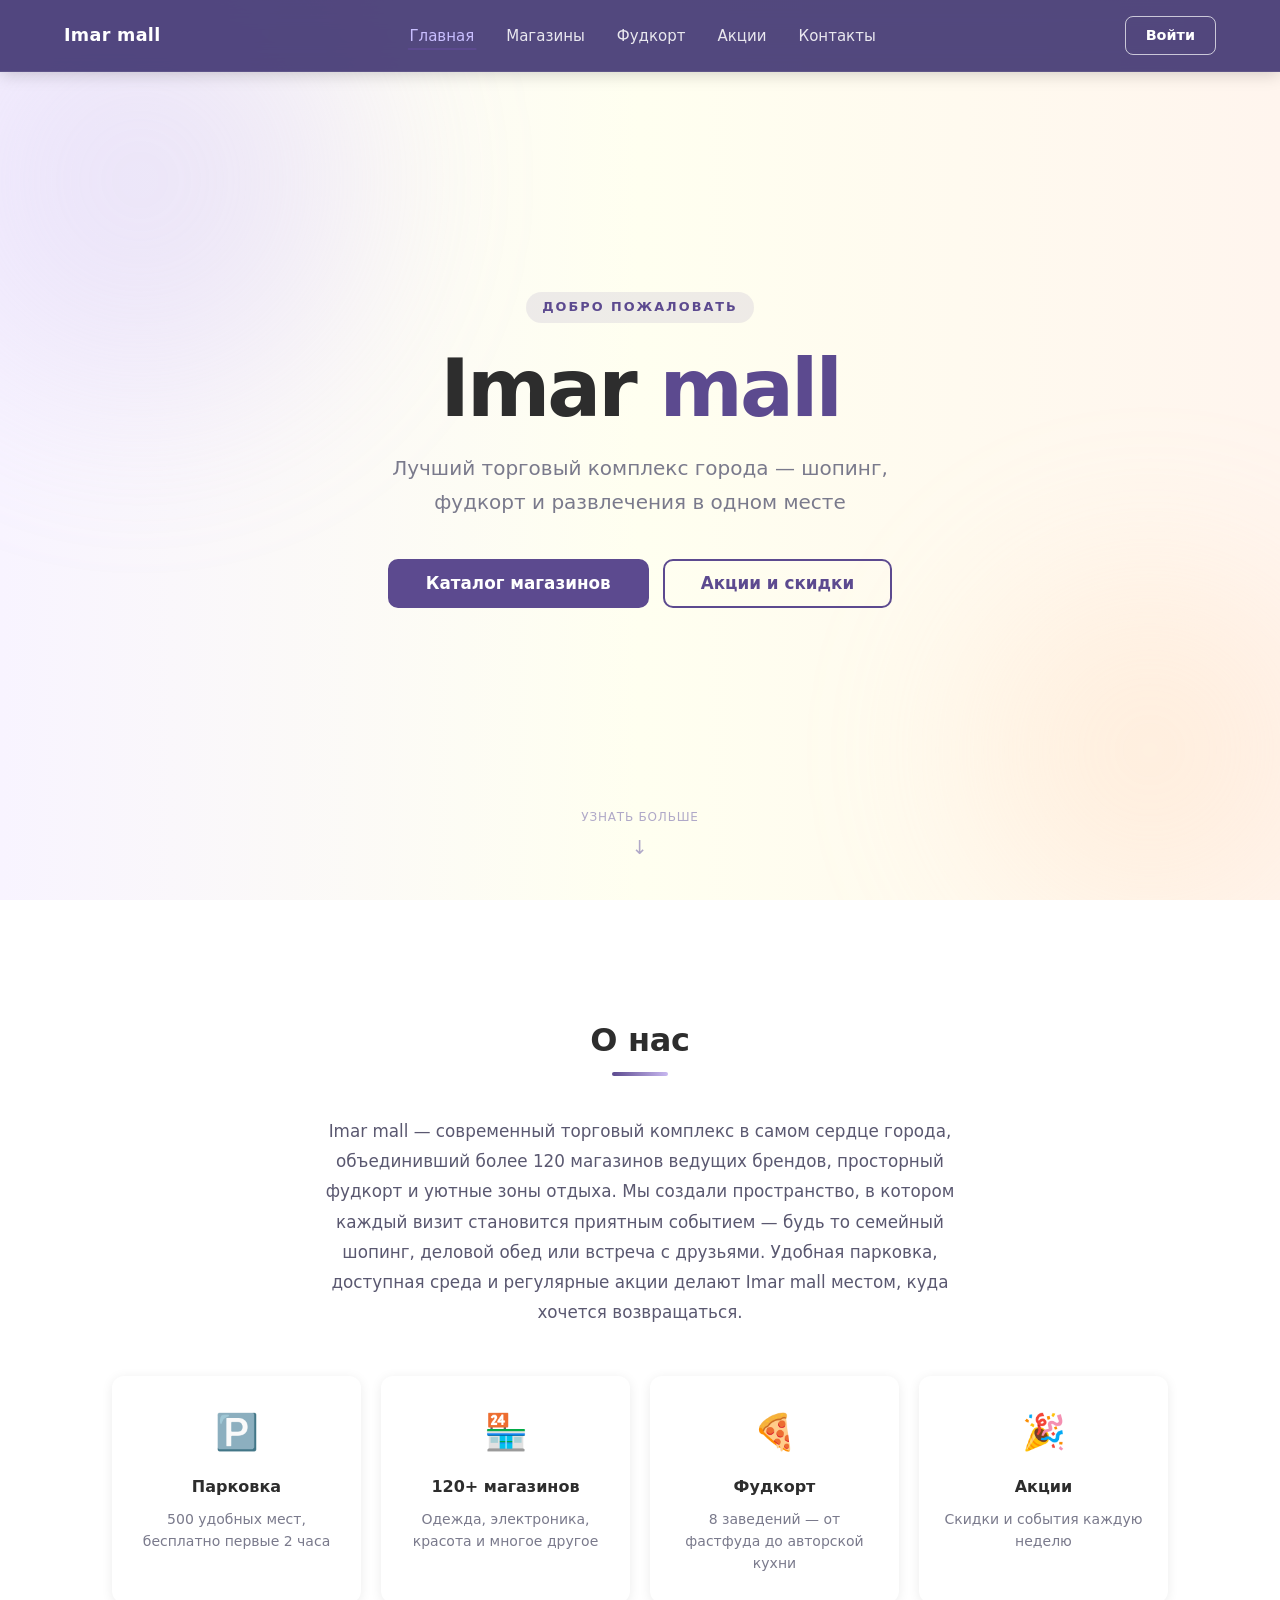
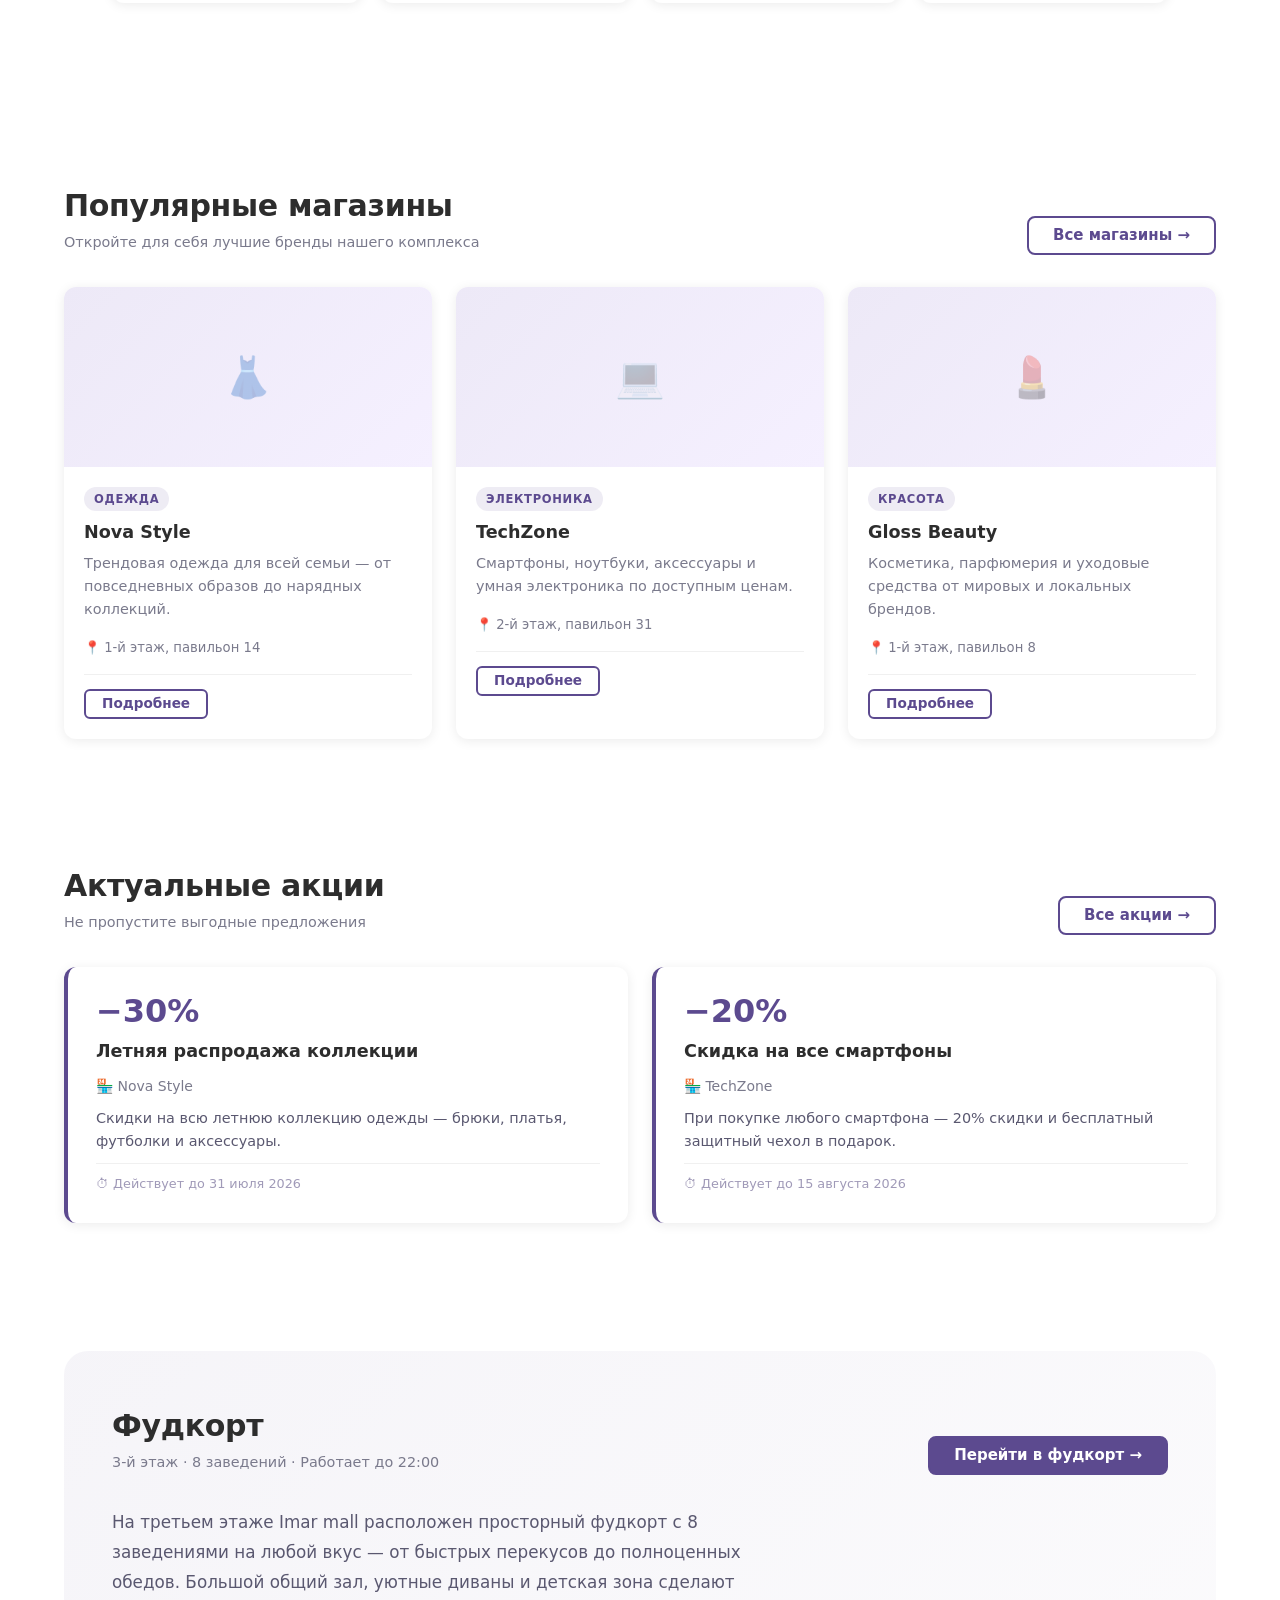
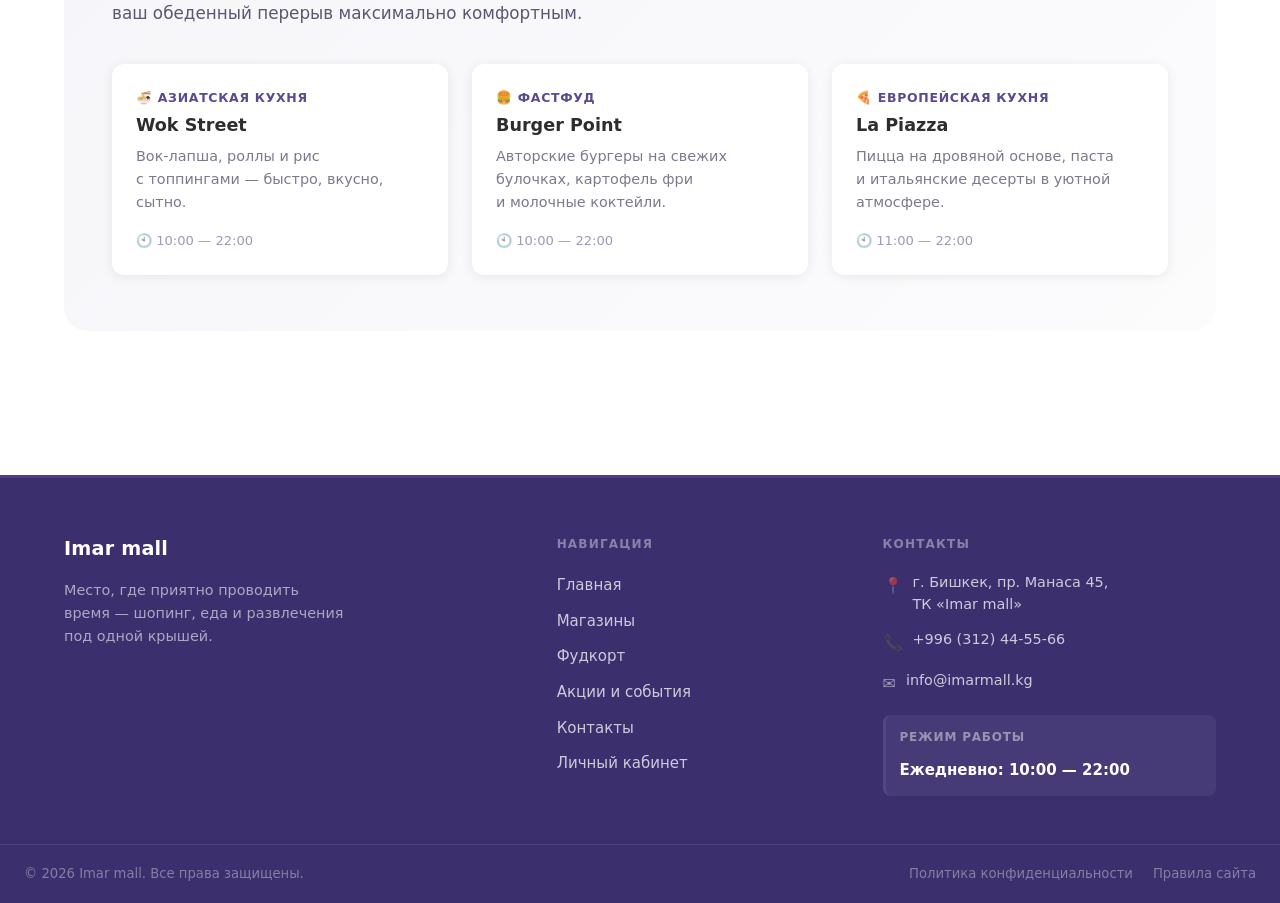
==== frontend/index.html @ c0c9dcf4 "hell0" ====
<!DOCTYPE html>
<html lang="ru">
<head>
  <meta charset="UTF-8">
  <meta name="viewport" content="width=device-width, initial-scale=1.0">
  <title>Главная — Imar mall</title>
  <link rel="stylesheet" href="css/style.css">
  <link rel="stylesheet" href="css/header.css">
  <link rel="stylesheet" href="css/footer.css">
  <link rel="stylesheet" href="css/components.css">

  <style>
    /* ── Стили, специфичные только для index.html ── */

    /* HERO */
    .hero {
      min-height: 100vh;
      display: flex;
      align-items: center;
      justify-content: center;
      text-align: center;
      padding: 0 24px;
      position: relative;
      overflow: hidden;
      margin-top: -72px; /* перекрыть padding-top из body */
    }

    /* Декоративные размытые круги на фоне */
    .hero::before,
    .hero::after {
      content: '';
      position: absolute;
      border-radius: 50%;
      pointer-events: none;
      filter: blur(80px);
      opacity: 0.35;
    }
    .hero::before {
      width: 520px;
      height: 520px;
      background: radial-gradient(circle, #c8b8f0, transparent);
      top: -80px;
      left: -120px;
    }
    .hero::after {
      width: 420px;
      height: 420px;
      background: radial-gradient(circle, #ffd6b0, transparent);
      bottom: -60px;
      right: -80px;
    }

    .hero__content {
      position: relative;
      z-index: 1;
      max-width: 720px;
    }

    .hero__eyebrow {
      display: inline-block;
      font-size: 0.8rem;
      font-weight: 700;
      letter-spacing: 2px;
      text-transform: uppercase;
      color: #5C4A8F;
      background: rgba(92, 74, 143, 0.1);
      padding: 5px 16px;
      border-radius: 20px;
      margin-bottom: 24px;
    }

    .hero__title {
      font-size: 5rem;
      font-weight: 800;
      color: #2d2d2d;
      letter-spacing: -3px;
      line-height: 1.05;
      margin-bottom: 20px;
    }

    .hero__title span {
      color: #5C4A8F;
    }

    .hero__subtitle {
      font-size: 1.25rem;
      color: #7a7a8c;
      line-height: 1.7;
      margin-bottom: 40px;
      max-width: 560px;
      margin-left: auto;
      margin-right: auto;
    }

    .hero__buttons {
      display: flex;
      gap: 14px;
      justify-content: center;
    }

    /* Стрелка вниз */
    .hero__scroll {
      position: absolute;
      bottom: 36px;
      left: 50%;
      transform: translateX(-50%);
      display: flex;
      flex-direction: column;
      align-items: center;
      gap: 6px;
      color: #b0a9c8;
      font-size: 0.75rem;
      letter-spacing: 0.8px;
      text-transform: uppercase;
      text-decoration: none;
    }

    .hero__scroll-arrow {
      font-size: 1.2rem;
      animation: bounce 1.8s infinite;
    }

    @keyframes bounce {
      0%, 100% { transform: translateY(0); }
      50%       { transform: translateY(6px); }
    }

    /* ── SECTION DIVIDER ── */
    .section-divider {
      width: 56px;
      height: 4px;
      background: linear-gradient(to right, #5C4A8F, #c8b8f0);
      border-radius: 4px;
      margin: 12px auto 40px;
    }

    /* ── О НАС ── */
    .about-text {
      max-width: 640px;
      margin: 0 auto;
      text-align: center;
      font-size: 1.05rem;
      color: #5a5870;
      line-height: 1.8;
      margin-bottom: 0;
    }

    .features-grid {
      display: grid;
      grid-template-columns: repeat(4, 1fr);
      gap: 20px;
      margin-top: 48px;
    }

    /* ── ПРЕВЬЮ-СЕКЦИИ: общая шапка ── */
    .preview-header {
      display: flex;
      align-items: flex-end;
      justify-content: space-between;
      margin-bottom: 32px;
    }

    .preview-header__left {}

    .preview-header__title {
      font-size: 1.875rem;
      font-weight: 800;
      color: #2d2d2d;
      margin-bottom: 6px;
    }

    .preview-header__sub {
      font-size: 0.9rem;
      color: #7a7a8c;
    }

    /* ── МАГАЗИНЫ ── */
    .shop-card__floor {
      font-size: 0.8rem;
      color: #a09ab8;
      margin-top: 4px;
    }

    /* ── АКЦИИ ── */
    .promo-card {
      background: #ffffff;
      border-radius: 12px;
      padding: 28px;
      box-shadow: 0 2px 12px rgba(0,0,0,0.08);
      border-left: 4px solid #5C4A8F;
      display: flex;
      flex-direction: column;
      gap: 10px;
      transition: box-shadow 0.25s, transform 0.25s;
    }
    .promo-card:hover {
      box-shadow: 0 6px 24px rgba(0,0,0,0.13);
      transform: translateY(-3px);
    }

    .promo-card__discount {
      display: inline-block;
      font-size: 2rem;
      font-weight: 800;
      color: #5C4A8F;
      line-height: 1;
    }

    .promo-card__title {
      font-size: 1.1rem;
      font-weight: 700;
      color: #2d2d2d;
    }

    .promo-card__store {
      font-size: 0.875rem;
      color: #7a7a8c;
    }

    .promo-card__deadline {
      font-size: 0.8rem;
      color: #a09ab8;
      margin-top: auto;
      padding-top: 10px;
      border-top: 1px solid rgba(0,0,0,0.06);
    }

    .grid-2-promos {
      display: grid;
      grid-template-columns: repeat(2, 1fr);
      gap: 24px;
    }

    /* ── ФУДКОРТ ── */
    .foodcourt-section {
      background: linear-gradient(135deg,
        rgba(92, 74, 143, 0.06) 0%,
        rgba(92, 74, 143, 0.02) 100%);
      border-radius: 24px;
      padding: 56px 48px;
    }

    .food-card__cuisine {
      font-size: 0.78rem;
      font-weight: 600;
      text-transform: uppercase;
      letter-spacing: 0.7px;
      color: #5C4A8F;
      margin-bottom: 6px;
    }

    .food-card__hours {
      font-size: 0.82rem;
      color: #a09ab8;
      margin-top: 6px;
    }

    /* ── SECTION BG ALTERNATING ── */
    .section--tinted {
      background: rgba(255,255,255,0.5);
      border-radius: 24px;
    }
  </style>
</head>
<body>

<!-- ========== HEADER ========== -->
<header class="header">
  <div class="header__inner">
    <a href="index.html" class="header__logo">
      <span class="header__logo-name">Imar mall</span>
    </a>
    <nav class="header__nav">
      <a href="index.html"     class="header__nav-link active">Главная</a>
      <a href="shops.html"     class="header__nav-link">Магазины</a>
      <a href="foodcourt.html" class="header__nav-link">Фудкорт</a>
      <a href="events.html"    class="header__nav-link">Акции</a>
      <a href="contacts.html"  class="header__nav-link">Контакты</a>
    </nav>
    <div class="header__actions">
      <a href="login.html" class="btn-login">Войти</a>
    </div>
  </div>
</header>
<!-- ========== /HEADER ========== -->


<main>

  <!-- ================================================
       1. HERO
       ================================================ -->
  <section class="hero">
    <div class="hero__content">
      <span class="hero__eyebrow">Добро пожаловать</span>
      <h1 class="hero__title">Imar <span>mall</span></h1>
      <p class="hero__subtitle">
        Лучший торговый комплекс города — шопинг, фудкорт
        и&nbsp;развлечения в&nbsp;одном месте
      </p>
      <div class="hero__buttons">
        <a href="shops.html"  class="btn btn-primary btn-lg">Каталог магазинов</a>
        <a href="events.html" class="btn btn-outline btn-lg">Акции и скидки</a>
      </div>
    </div>
    <a href="#about" class="hero__scroll">
      <span>Узнать больше</span>
      <span class="hero__scroll-arrow">↓</span>
    </a>
  </section>


  <!-- ================================================
       2. О КОМПЛЕКСЕ
       ================================================ -->
  <section class="section" id="about">
    <div class="section--tinted" style="padding: 56px 48px;">

      <h2 class="section-title">О нас</h2>
      <div class="section-divider"></div>

      <p class="about-text">
        Imar mall — современный торговый комплекс в&nbsp;самом сердце
        города, объединивший более 120 магазинов ведущих брендов,
        просторный фудкорт и&nbsp;уютные зоны отдыха.
        Мы создали пространство, в&nbsp;котором каждый визит
        становится приятным событием&nbsp;— будь то семейный шопинг,
        деловой обед или встреча с&nbsp;друзьями.
        Удобная парковка, доступная среда и&nbsp;регулярные акции
        делают Imar mall местом, куда хочется возвращаться.
      </p>

      <!-- 4 преимущества -->
      <div class="features-grid">

        <div class="feature-item">
          <div class="feature-item__icon">🅿️</div>
          <div class="feature-item__title">Парковка</div>
          <div class="feature-item__text">500 удобных мест, бесплатно первые 2 часа</div>
        </div>

        <div class="feature-item">
          <div class="feature-item__icon">🏪</div>
          <div class="feature-item__title">120+ магазинов</div>
          <div class="feature-item__text">Одежда, электроника, красота и многое другое</div>
        </div>

        <div class="feature-item">
          <div class="feature-item__icon">🍕</div>
          <div class="feature-item__title">Фудкорт</div>
          <div class="feature-item__text">8 заведений — от фастфуда до авторской кухни</div>
        </div>

        <div class="feature-item">
          <div class="feature-item__icon">🎉</div>
          <div class="feature-item__title">Акции</div>
          <div class="feature-item__text">Скидки и события каждую неделю</div>
        </div>

      </div>
    </div>
  </section>


  <!-- ================================================
       3. ПРЕВЬЮ МАГАЗИНОВ
       ================================================ -->
  <section class="section">

    <div class="preview-header">
      <div class="preview-header__left">
        <h2 class="preview-header__title">Популярные магазины</h2>
        <p class="preview-header__sub">Откройте для себя лучшие бренды нашего комплекса</p>
      </div>
      <a href="shops.html" class="btn btn-outline">Все магазины →</a>
    </div>

    <div class="grid-3">

      <!-- Карточка 1 -->
      <div class="card card--flush">
        <div class="card__image-placeholder">👗</div>
        <div class="card__body">
          <span class="card__badge">Одежда</span>
          <h3 class="card__title">Nova Style</h3>
          <p class="card__text">
            Трендовая одежда для всей семьи — от повседневных образов
            до нарядных коллекций.
          </p>
          <div class="card__meta">📍 1-й этаж, павильон 14</div>
          <div class="card__footer">
            <a href="shops.html" class="btn btn-outline btn-sm">Подробнее</a>
          </div>
        </div>
      </div>

      <!-- Карточка 2 -->
      <div class="card card--flush">
        <div class="card__image-placeholder">💻</div>
        <div class="card__body">
          <span class="card__badge">Электроника</span>
          <h3 class="card__title">TechZone</h3>
          <p class="card__text">
            Смартфоны, ноутбуки, аксессуары и умная электроника
            по доступным ценам.
          </p>
          <div class="card__meta">📍 2-й этаж, павильон 31</div>
          <div class="card__footer">
            <a href="shops.html" class="btn btn-outline btn-sm">Подробнее</a>
          </div>
        </div>
      </div>

      <!-- Карточка 3 -->
      <div class="card card--flush">
        <div class="card__image-placeholder">💄</div>
        <div class="card__body">
          <span class="card__badge">Красота</span>
          <h3 class="card__title">Gloss Beauty</h3>
          <p class="card__text">
            Косметика, парфюмерия и уходовые средства от мировых
            и локальных брендов.
          </p>
          <div class="card__meta">📍 1-й этаж, павильон 8</div>
          <div class="card__footer">
            <a href="shops.html" class="btn btn-outline btn-sm">Подробнее</a>
          </div>
        </div>
      </div>

    </div>
  </section>


  <!-- ================================================
       4. ПРЕВЬЮ АКЦИЙ
       ================================================ -->
  <section class="section">

    <div class="preview-header">
      <div class="preview-header__left">
        <h2 class="preview-header__title">Актуальные акции</h2>
        <p class="preview-header__sub">Не пропустите выгодные предложения</p>
      </div>
      <a href="events.html" class="btn btn-outline">Все акции →</a>
    </div>

    <div class="grid-2-promos">

      <!-- Акция 1 -->
      <div class="promo-card">
        <span class="promo-card__discount">−30%</span>
        <div class="promo-card__title">Летняя распродажа коллекции</div>
        <div class="promo-card__store">🏪 Nova Style</div>
        <p style="font-size:0.9rem; color:#5a5870; line-height:1.6;">
          Скидки на всю летнюю коллекцию одежды — брюки, платья,
          футболки и аксессуары.
        </p>
        <div class="promo-card__deadline">⏱ Действует до 31 июля 2026</div>
      </div>

      <!-- Акция 2 -->
      <div class="promo-card">
        <span class="promo-card__discount">−20%</span>
        <div class="promo-card__title">Скидка на все смартфоны</div>
        <div class="promo-card__store">🏪 TechZone</div>
        <p style="font-size:0.9rem; color:#5a5870; line-height:1.6;">
          При покупке любого смартфона — 20% скидки
          и&nbsp;бесплатный защитный чехол в подарок.
        </p>
        <div class="promo-card__deadline">⏱ Действует до 15 августа 2026</div>
      </div>

    </div>
  </section>


  <!-- ================================================
       5. ПРЕВЬЮ ФУДКОРТА
       ================================================ -->
  <section class="section">
    <div class="foodcourt-section">

      <div class="preview-header">
        <div class="preview-header__left">
          <h2 class="preview-header__title">Фудкорт</h2>
          <p class="preview-header__sub">
            3-й этаж · 8 заведений · Работает до 22:00
          </p>
        </div>
        <a href="foodcourt.html" class="btn btn-primary">Перейти в фудкорт →</a>
      </div>

      <p style="font-size:1.05rem; color:#5a5870; line-height:1.8;
                max-width:640px; margin-bottom:36px;">
        На третьем этаже Imar mall расположен просторный фудкорт с&nbsp;8
        заведениями на любой вкус — от быстрых перекусов до полноценных
        обедов. Большой общий зал, уютные диваны и&nbsp;детская зона
        сделают ваш обеденный перерыв максимально комфортным.
      </p>

      <div class="grid-3">

        <!-- Заведение 1 -->
        <div class="card">
          <div class="food-card__cuisine">🍜 Азиатская кухня</div>
          <h3 class="card__title">Wok Street</h3>
          <p class="card__text">
            Вок-лапша, роллы и&nbsp;рис с&nbsp;топпингами —
            быстро, вкусно, сытно.
          </p>
          <div class="food-card__hours">🕙 10:00 — 22:00</div>
        </div>

        <!-- Заведение 2 -->
        <div class="card">
          <div class="food-card__cuisine">🍔 Фастфуд</div>
          <h3 class="card__title">Burger Point</h3>
          <p class="card__text">
            Авторские бургеры на свежих булочках, картофель
            фри и&nbsp;молочные коктейли.
          </p>
          <div class="food-card__hours">🕙 10:00 — 22:00</div>
        </div>

        <!-- Заведение 3 -->
        <div class="card">
          <div class="food-card__cuisine">🍕 Европейская кухня</div>
          <h3 class="card__title">La Piazza</h3>
          <p class="card__text">
            Пицца на дровяной основе, паста и&nbsp;итальянские
            десерты в&nbsp;уютной атмосфере.
          </p>
          <div class="food-card__hours">🕙 11:00 — 22:00</div>
        </div>

      </div>
    </div>
  </section>

</main>


<!-- ========== FOOTER ========== -->
<footer class="footer">
  <div class="footer__inner">
    <div class="footer__grid">

      <div class="footer__brand">
        <a href="index.html" class="footer__logo">
          <span class="footer__logo-name">Imar mall</span>
        </a>
        <p class="footer__slogan">
          Место, где приятно проводить время —&nbsp;шопинг, еда
          и&nbsp;развлечения под одной крышей.
        </p>
      </div>

      <div class="footer__nav-col">
        <p class="footer__col-title">Навигация</p>
        <ul class="footer__nav-list">
          <li><a href="index.html"     class="footer__nav-link">Главная</a></li>
          <li><a href="shops.html"     class="footer__nav-link">Магазины</a></li>
          <li><a href="foodcourt.html" class="footer__nav-link">Фудкорт</a></li>
          <li><a href="events.html"    class="footer__nav-link">Акции и события</a></li>
          <li><a href="contacts.html"  class="footer__nav-link">Контакты</a></li>
          <li><a href="cabinet.html"   class="footer__nav-link">Личный кабинет</a></li>
        </ul>
      </div>

      <div class="footer__contacts-col">
        <p class="footer__col-title">Контакты</p>
        <div class="footer__contact-item">
          <span class="footer__contact-icon">📍</span>
          <span class="footer__contact-text">
            г. Бишкек, пр. Манаса 45,<br>ТК «Imar mall»
          </span>
        </div>
        <div class="footer__contact-item">
          <span class="footer__contact-icon">📞</span>
          <span class="footer__contact-text">
            <a href="tel:+996312445566">+996 (312) 44-55-66</a>
          </span>
        </div>
        <div class="footer__contact-item">
          <span class="footer__contact-icon">✉️</span>
          <span class="footer__contact-text">
            <a href="mailto:info@imarmall.kg">info@imarmall.kg</a>
          </span>
        </div>
        <div class="footer__hours">
          <p class="footer__hours-label">Режим работы</p>
          <p class="footer__hours-time">Ежедневно: 10:00 — 22:00</p>
        </div>
      </div>

    </div>
  </div>

  <div class="footer__bottom">
    <p class="footer__copyright">© 2026 Imar mall. Все права защищены.</p>
    <div class="footer__bottom-links">
      <a href="#" class="footer__bottom-link">Политика конфиденциальности</a>
      <a href="#" class="footer__bottom-link">Правила сайта</a>
    </div>
  </div>
</footer>
<!-- ========== /FOOTER ========== -->

</body>
</html>
---- frontend/css/style.css ----
/* ============================================================
   style.css — Глобальные стили, градиент, типографика
   Проект: Веб-сайт торгового комплекса
   ============================================================ */

/* ----------------------------------------------------------
   1. RESET
   ---------------------------------------------------------- */
*,
*::before,
*::after {
  box-sizing: border-box;
  margin: 0;
  padding: 0;
}

html {
  scroll-behavior: smooth;
}

ul,
ol {
  list-style: none;
}

img {
  display: block;
  max-width: 100%;
  height: auto;
}

button {
  cursor: pointer;
  border: none;
  background: none;
  font: inherit;
}

input,
textarea,
select {
  font: inherit;
  border: none;
  outline: none;
}

a {
  text-decoration: none;
  color: inherit;
}

table {
  border-collapse: collapse;
  border-spacing: 0;
}

/* --------------------
   2. ПЕРЕМЕННЫЕ
   ---------------------------------------------------------- */
:root {
  /* Цветовая палитра */
  --color-bg-left:    #F8F4FF;
  --color-bg-center:  #FFFFF0;
  --color-bg-right:   #FFF5EE;
  --color-accent:     #5C4A8F;
  --color-accent-dark:#4a3a75;
  --color-dark:       #3b2f6e;
  --color-text:       #2d2d2d;
  --color-text-muted: #7a7a8c;
  --color-white:      #ffffff;
  --color-card-bg:    #ffffff;

  /* Тени */
  --shadow-card: 0 2px 12px rgba(0, 0, 0, 0.08);
  --shadow-md:   0 4px 20px rgba(0, 0, 0, 0.12);

  /* Скругления */
  --radius-sm:  6px;
  --radius-md:  12px;
  --radius-lg:  20px;

  /* Отступы */
  --section-padding: 64px 0;
  --container-width: 1200px;

  /* Типографика */
  --font-family: 'Segoe UI', 'Segoe UI Variable', system-ui, -apple-system, sans-serif;
  --font-size-base: 16px;
  --line-height-base: 1.6;
}

/* ----------------------------------------------------------
   3. БАЗОВЫЕ СТИЛИ BODY
   ---------------------------------------------------------- */
body {
  font-family: var(--font-family);
  font-size: var(--font-size-base);
  line-height: var(--line-height-base);
  color: var(--color-text);
  background: linear-gradient(to right, var(--color-bg-left), var(--color-bg-center), var(--color-bg-right));
  background-attachment: fixed;
  min-height: 100vh;

  /* Отступ сверху под фиксированный хедер */
  padding-top: 72px;
}

/* ----------------------------------------------------------
   4. ТИПОГРАФИКА
   ---------------------------------------------------------- */
h1,
h2,
h3,
h4,
h5,
h6 {
  font-family: var(--font-family);
  font-weight: 700;
  line-height: 1.25;
  color: var(--color-text);
}

h1 {
  font-size: 2.75rem;   /* 44px */
  letter-spacing: -0.5px;
}

h2 {
  font-size: 2rem;      /* 32px */
  letter-spacing: -0.3px;
}

h3 {
  font-size: 1.375rem;  /* 22px */
}

h4 {
  font-size: 1.125rem;  /* 18px */
}

p {
  font-size: 1rem;
  line-height: 1.7;
  color: var(--color-text);
}

p + p {
  margin-top: 0.75em;
}

a {
  color: var(--color-accent);
  transition: color 0.2s ease;
}

a:hover {
  color: var(--color-accent-dark);
}

/* ----------------------------------------------------------
   5. ВСПОМОГАТЕЛЬНЫЕ УТИЛИТЫ
   ---------------------------------------------------------- */

/* Визуально скрытый, но доступный для скринридеров */
.sr-only {
  position: absolute;
  width: 1px;
  height: 1px;
  padding: 0;
  margin: -1px;
  overflow: hidden;
  clip: rect(0, 0, 0, 0);
  white-space: nowrap;
  border: 0;
}

/* Текстовые выравнивания */
.text-center { text-align: center; }
.text-left   { text-align: left; }
.text-right  { text-align: right; }

/* Цвета текста */
.text-accent { color: var(--color-accent); }
.text-muted  { color: var(--color-text-muted); }
.text-white  { color: var(--color-white); }

/* Верхний отступ для заголовков секций */
.section-title {
  font-size: 2rem;
  text-align: center;
  margin-bottom: 12px;
}

.section-subtitle {
  font-size: 1rem;
  color: var(--color-text-muted);
  text-align: center;
  margin-bottom: 40px;
}

/* Горизонтальный разделитель */
hr.divider {
  border: none;
  border-top: 1px solid rgba(92, 74, 143, 0.15);
  margin: 32px 0;
}
---- frontend/css/header.css ----
/* ============================================================
   header.css — Стили хедера и навигации
   Проект: Веб-сайт торгового комплекса
   ============================================================ */

/* ----------------------------------------------------------
   1. ХЕДЕР — основной контейнер
   ---------------------------------------------------------- */
.header {
  position: fixed;
  top: 0;
  left: 0;
  right: 0;
  z-index: 1000;

  height: 72px;

  /* Полупрозрачный тёмно-фиолетовый фон с blur */
  background-color: rgba(59, 47, 110, 0.88);
  backdrop-filter: blur(12px);
  -webkit-backdrop-filter: blur(12px);

  /* Тонкая нижняя граница для глубины */
  border-bottom: 1px solid rgba(255, 255, 255, 0.08);

  box-shadow: 0 2px 16px rgba(0, 0, 0, 0.18);
}

/* Внутренняя компоновка: лого | нав | кнопка */
.header__inner {
  max-width: 1200px;
  margin: 0 auto;
  padding: 0 24px;
  height: 100%;

  display: flex;
  align-items: center;
  justify-content: space-between;
  gap: 24px;
}

/* ----------------------------------------------------------
   2. ЛОГОТИП (левая часть)
   ---------------------------------------------------------- */
.header__logo {
  display: flex;
  align-items: center;
  gap: 10px;
  text-decoration: none;
  flex-shrink: 0;
}

.header__logo-img {
  width: 38px;
  height: 38px;
  object-fit: contain;
  border-radius: 8px;
}

.header__logo-text {
  display: flex;
  flex-direction: column;
  line-height: 1.15;
}

.header__logo-name {
  font-size: 1.1rem;
  font-weight: 700;
  color: #ffffff;
  letter-spacing: 0.3px;
}

.header__logo-slogan {
  font-size: 0.7rem;
  color: rgba(255, 255, 255, 0.55);
  letter-spacing: 0.5px;
  text-transform: uppercase;
}

/* ----------------------------------------------------------
   3. НАВИГАЦИЯ (центр)
   ---------------------------------------------------------- */
.header__nav {
  display: flex;
  align-items: center;
  gap: 4px;
}

.header__nav-link {
  position: relative;
  padding: 6px 14px;
  font-size: 0.9375rem;   /* 15px */
  font-weight: 500;
  color: rgba(255, 255, 255, 0.88);
  border-radius: 6px;
  text-decoration: none;
  transition: color 0.2s ease, background-color 0.2s ease;

  /* Подчёркивание-индикатор */
  overflow: hidden;
}

.header__nav-link::after {
  content: '';
  position: absolute;
  bottom: 4px;
  left: 50%;
  transform: translateX(-50%) scaleX(0);
  width: calc(100% - 24px);
  height: 2px;
  background-color: #5C4A8F;
  border-radius: 2px;
  transition: transform 0.25s ease;
}

.header__nav-link:hover {
  color: #c9bfff;
  background-color: rgba(255, 255, 255, 0.07);
}

.header__nav-link:hover::after {
  transform: translateX(-50%) scaleX(1);
}

/* Активная (текущая) страница */
.header__nav-link.active {
  color: #c9bfff;
}

.header__nav-link.active::after {
  transform: translateX(-50%) scaleX(1);
}

/* ----------------------------------------------------------
   4. КНОПКА ВХОДА / ИКОНКА КАБИНЕТА (правая часть)
   ---------------------------------------------------------- */
.header__actions {
  display: flex;
  align-items: center;
  gap: 10px;
  flex-shrink: 0;
}

/* Кнопка "Войти" — обводка белая */
.btn-login {
  display: inline-flex;
  align-items: center;
  gap: 6px;
  padding: 7px 20px;
  font-size: 0.9rem;
  font-weight: 600;
  color: #ffffff;
  background: transparent;
  border: 1.5px solid rgba(255, 255, 255, 0.7);
  border-radius: 8px;
  text-decoration: none;
  cursor: pointer;
  transition: background-color 0.2s ease,
              color 0.2s ease,
              border-color 0.2s ease,
              box-shadow 0.2s ease;
}

.btn-login:hover {
  background-color: #ffffff;
  color: #3b2f6e;
  border-color: #ffffff;
  box-shadow: 0 2px 10px rgba(255, 255, 255, 0.2);
}

/* Ссылка на личный кабинет (когда пользователь авторизован) */
.header__cabinet-link {
  display: inline-flex;
  align-items: center;
  gap: 8px;
  padding: 6px 16px;
  font-size: 0.9rem;
  font-weight: 500;
  color: #c9bfff;
  background: rgba(255, 255, 255, 0.08);
  border: 1.5px solid rgba(201, 191, 255, 0.35);
  border-radius: 8px;
  text-decoration: none;
  transition: background-color 0.2s ease, color 0.2s ease;
}

.header__cabinet-link:hover {
  background-color: rgba(255, 255, 255, 0.15);
  color: #ffffff;
}

/* Аватар-иконка пользователя */
.header__avatar {
  width: 30px;
  height: 30px;
  border-radius: 50%;
  background: rgba(255, 255, 255, 0.2);
  display: flex;
  align-items: center;
  justify-content: center;
  font-size: 0.85rem;
  font-weight: 700;
  color: #ffffff;
  text-transform: uppercase;
  flex-shrink: 0;
}

/* ----------------------------------------------------------
   5. HERO-СЕКЦИЯ (баннер) — стилизация под хедер
   ---------------------------------------------------------- */
.hero {
  min-height: 480px;
  display: flex;
  align-items: center;
  justify-content: center;
  text-align: center;
  padding: 80px 24px 64px;
  position: relative;
  overflow: hidden;
}

/* Лёгкий декоративный фон для hero */
.hero::before {
  content: '';
  position: absolute;
  inset: 0;
  background: linear-gradient(135deg,
    rgba(92, 74, 143, 0.06) 0%,
    transparent 60%,
    rgba(92, 74, 143, 0.04) 100%);
  pointer-events: none;
}

.hero__content {
  position: relative;
  max-width: 680px;
}

.hero__title {
  font-size: 3rem;
  font-weight: 800;
  color: #2d2d2d;
  margin-bottom: 16px;
  letter-spacing: -1px;
}

.hero__subtitle {
  font-size: 1.15rem;
  color: #7a7a8c;
  margin-bottom: 36px;
  line-height: 1.7;
}
---- frontend/css/footer.css ----
/* ============================================================
   footer.css — Стили футера
   Проект: Веб-сайт торгового комплекса
   ============================================================ */

/* ----------------------------------------------------------
   1. ОСНОВНОЙ КОНТЕЙНЕР ФУТЕРА
   ---------------------------------------------------------- */
.footer {
  background-color: #3b2f6e;
  color: rgba(255, 255, 255, 0.85);
  padding: 56px 0 0;
  margin-top: 80px;

  /* Декоративная линия сверху */
  border-top: 3px solid rgba(92, 74, 143, 0.6);
}

.footer__inner {
  max-width: 1200px;
  margin: 0 auto;
  padding: 0 24px;
}

/* ----------------------------------------------------------
   2. ТРИ КОЛОНКИ
   ---------------------------------------------------------- */
.footer__grid {
  display: grid;
  grid-template-columns: 1.6fr 1fr 1.2fr;
  gap: 48px;
  padding-bottom: 48px;
}

/* ---------- Колонка 1: Логотип + слоган ---------- */
.footer__brand {}

.footer__logo {
  display: flex;
  align-items: center;
  gap: 10px;
  margin-bottom: 14px;
  text-decoration: none;
}

.footer__logo-img {
  width: 40px;
  height: 40px;
  object-fit: contain;
  border-radius: 8px;
  opacity: 0.9;
}

.footer__logo-name {
  font-size: 1.2rem;
  font-weight: 700;
  color: #ffffff;
  letter-spacing: 0.2px;
}

.footer__slogan {
  font-size: 0.9rem;
  line-height: 1.6;
  color: rgba(255, 255, 255, 0.58);
  max-width: 280px;
  margin-bottom: 20px;
}

/* Социальные иконки (необязательно, заглушка) */
.footer__socials {
  display: flex;
  gap: 10px;
}

.footer__social-link {
  width: 34px;
  height: 34px;
  border-radius: 8px;
  background: rgba(255, 255, 255, 0.1);
  border: 1px solid rgba(255, 255, 255, 0.12);
  display: flex;
  align-items: center;
  justify-content: center;
  color: rgba(255, 255, 255, 0.7);
  font-size: 0.85rem;
  text-decoration: none;
  transition: background-color 0.2s ease, color 0.2s ease;
}

.footer__social-link:hover {
  background-color: rgba(255, 255, 255, 0.2);
  color: #ffffff;
}

/* ---------- Колонка 2: Навигация ---------- */
.footer__nav-col {}

.footer__col-title {
  font-size: 0.75rem;
  font-weight: 700;
  color: rgba(255, 255, 255, 0.4);
  text-transform: uppercase;
  letter-spacing: 1.2px;
  margin-bottom: 18px;
}

.footer__nav-list {
  display: flex;
  flex-direction: column;
  gap: 10px;
}

.footer__nav-link {
  font-size: 0.9375rem;
  color: rgba(255, 255, 255, 0.75);
  text-decoration: none;
  transition: color 0.2s ease, padding-left 0.2s ease;
  display: inline-block;
}

.footer__nav-link:hover {
  color: #c9bfff;
  padding-left: 4px;
}

/* ---------- Колонка 3: Контакты ---------- */
.footer__contacts-col {}

.footer__contact-item {
  display: flex;
  align-items: flex-start;
  gap: 10px;
  margin-bottom: 14px;
}

.footer__contact-icon {
  font-size: 1rem;
  flex-shrink: 0;
  margin-top: 1px;
  opacity: 0.6;
}

.footer__contact-text {
  font-size: 0.9rem;
  color: rgba(255, 255, 255, 0.75);
  line-height: 1.5;
}

.footer__contact-text a {
  color: rgba(255, 255, 255, 0.75);
  text-decoration: none;
  transition: color 0.2s ease;
}

.footer__contact-text a:hover {
  color: #c9bfff;
}

/* Режим работы */
.footer__hours {
  margin-top: 18px;
  padding: 12px 14px;
  background: rgba(255, 255, 255, 0.06);
  border-radius: 8px;
  border-left: 3px solid rgba(92, 74, 143, 0.7);
}

.footer__hours-label {
  font-size: 0.75rem;
  font-weight: 600;
  text-transform: uppercase;
  letter-spacing: 0.8px;
  color: rgba(255, 255, 255, 0.45);
  margin-bottom: 4px;
}

.footer__hours-time {
  font-size: 0.9375rem;
  font-weight: 600;
  color: #ffffff;
}

/* ----------------------------------------------------------
   3. НИЖНЯЯ СТРОКА — КОПИРАЙТ
   ---------------------------------------------------------- */
.footer__bottom {
  border-top: 1px solid rgba(255, 255, 255, 0.1);
  padding: 18px 24px;
  display: flex;
  align-items: center;
  justify-content: space-between;
  gap: 16px;
}

.footer__copyright {
  font-size: 0.825rem;
  color: rgba(255, 255, 255, 0.38);
}

.footer__bottom-links {
  display: flex;
  gap: 20px;
}

.footer__bottom-link {
  font-size: 0.825rem;
  color: rgba(255, 255, 255, 0.38);
  text-decoration: none;
  transition: color 0.2s ease;
}

.footer__bottom-link:hover {
  color: rgba(255, 255, 255, 0.7);
}
---- frontend/css/components.css ----
/* ============================================================
   components.css — Карточки, кнопки, формы, сетки, секции
   Проект: Веб-сайт торгового комплекса
   ============================================================ */

/* ----------------------------------------------------------
   1. СЕКЦИЯ (.section)
   ---------------------------------------------------------- */
.section {
  padding: 64px 0;
  max-width: 1200px;
  margin: 0 auto;
  padding-left: 24px;
  padding-right: 24px;
}

/* Секция на всю ширину с внутренним контейнером */
.section--full {
  padding: 64px 0;
  width: 100%;
}

.section--full .section__container {
  max-width: 1200px;
  margin: 0 auto;
  padding: 0 24px;
}

/* Уменьшенный отступ */
.section--compact {
  padding: 40px 24px;
}

/* ----------------------------------------------------------
   2. СЕТКИ
   ---------------------------------------------------------- */

/* Три колонки */
.grid-3 {
  display: grid;
  grid-template-columns: repeat(3, 1fr);
  gap: 24px;
}

/* Четыре колонки */
.grid-4 {
  display: grid;
  grid-template-columns: repeat(4, 1fr);
  gap: 20px;
}

/* Две колонки */
.grid-2 {
  display: grid;
  grid-template-columns: repeat(2, 1fr);
  gap: 28px;
}

/* ----------------------------------------------------------
   3. КАРТОЧКА (.card)
   ---------------------------------------------------------- */
.card {
  background-color: #ffffff;
  border-radius: 12px;
  padding: 24px;
  box-shadow: 0 2px 12px rgba(0, 0, 0, 0.08);
  transition: box-shadow 0.25s ease, transform 0.25s ease;
}

.card:hover {
  box-shadow: 0 6px 24px rgba(0, 0, 0, 0.13);
  transform: translateY(-3px);
}

/* Карточка без горизонтального padding (для изображений) */
.card--flush {
  padding: 0;
  overflow: hidden;
}

.card--flush .card__body {
  padding: 18px 20px 20px;
}

/* Изображение в карточке */
.card__image {
  width: 100%;
  height: 180px;
  object-fit: cover;
  display: block;
  background-color: #f0eefc;
}

/* Заглушка для отсутствующего изображения */
.card__image-placeholder {
  width: 100%;
  height: 180px;
  background: linear-gradient(135deg, #ede9f7, #f5f0ff);
  display: flex;
  align-items: center;
  justify-content: center;
  font-size: 2.5rem;
  color: rgba(92, 74, 143, 0.3);
}

.card__badge {
  display: inline-block;
  font-size: 0.72rem;
  font-weight: 600;
  text-transform: uppercase;
  letter-spacing: 0.7px;
  padding: 3px 10px;
  border-radius: 20px;
  background-color: rgba(92, 74, 143, 0.1);
  color: #5C4A8F;
  margin-bottom: 10px;
}

.card__title {
  font-size: 1.1rem;
  font-weight: 700;
  color: #2d2d2d;
  margin-bottom: 8px;
  line-height: 1.3;
}

.card__text {
  font-size: 0.9rem;
  color: #7a7a8c;
  line-height: 1.6;
  margin-bottom: 16px;
}

.card__meta {
  font-size: 0.825rem;
  color: #7a7a8c;
  display: flex;
  align-items: center;
  gap: 6px;
}

.card__meta + .card__meta {
  margin-top: 4px;
}

.card__footer {
  margin-top: 16px;
  padding-top: 14px;
  border-top: 1px solid rgba(0, 0, 0, 0.06);
  display: flex;
  align-items: center;
  justify-content: space-between;
  gap: 10px;
}

/* Карточка акции */
.card--promo {
  border-left: 4px solid #5C4A8F;
}

.card--promo .card__deadline {
  font-size: 0.8rem;
  color: #a09ab8;
}

/* ----------------------------------------------------------
   4. КНОПКИ
   ---------------------------------------------------------- */

/* --- Базовый сброс кнопки --- */
.btn {
  display: inline-flex;
  align-items: center;
  justify-content: center;
  gap: 8px;
  padding: 10px 24px;
  font-size: 0.9375rem;
  font-weight: 600;
  border-radius: 8px;
  cursor: pointer;
  text-decoration: none;
  border: 2px solid transparent;
  transition: background-color 0.2s ease,
              color 0.2s ease,
              border-color 0.2s ease,
              box-shadow 0.2s ease,
              transform 0.15s ease;
  white-space: nowrap;
  line-height: 1;
}

.btn:active {
  transform: scale(0.97);
}

/* --- Основная кнопка (заливка) --- */
.btn-primary {
  background-color: #5C4A8F;
  color: #ffffff;
  border-color: #5C4A8F;
}

.btn-primary:hover {
  background-color: #4a3a75;
  border-color: #4a3a75;
  box-shadow: 0 4px 14px rgba(92, 74, 143, 0.35);
  color: #ffffff;
}

/* --- Контурная кнопка (outline) --- */
.btn-outline {
  background-color: transparent;
  color: #5C4A8F;
  border-color: #5C4A8F;
}

.btn-outline:hover {
  background-color: #5C4A8F;
  color: #ffffff;
  box-shadow: 0 4px 14px rgba(92, 74, 143, 0.25);
}

/* --- Кнопка «призрак» (ghost) на тёмном фоне --- */
.btn-ghost-white {
  background-color: transparent;
  color: #ffffff;
  border-color: rgba(255, 255, 255, 0.6);
}

.btn-ghost-white:hover {
  background-color: #ffffff;
  color: #3b2f6e;
  border-color: #ffffff;
}

/* --- Размеры --- */
.btn-sm {
  padding: 6px 16px;
  font-size: 0.85rem;
  border-radius: 6px;
}

.btn-lg {
  padding: 14px 36px;
  font-size: 1.05rem;
  border-radius: 10px;
}

/* --- Кнопка удаления (красная) --- */
.btn-danger {
  background-color: transparent;
  color: #d94f4f;
  border-color: #d94f4f;
}

.btn-danger:hover {
  background-color: #d94f4f;
  color: #ffffff;
}

/* ----------------------------------------------------------
   5. ФИЛЬТР-ПАНЕЛЬ (для shops.html и foodcourt.html)
   ---------------------------------------------------------- */
.filter-bar {
  display: flex;
  align-items: center;
  gap: 8px;
  flex-wrap: wrap;
  margin-bottom: 36px;
}

.filter-btn {
  padding: 7px 18px;
  font-size: 0.875rem;
  font-weight: 500;
  color: #5C4A8F;
  background: rgba(92, 74, 143, 0.07);
  border: 1.5px solid rgba(92, 74, 143, 0.2);
  border-radius: 20px;
  cursor: pointer;
  transition: background-color 0.2s ease,
              color 0.2s ease,
              border-color 0.2s ease;
}

.filter-btn:hover {
  background-color: rgba(92, 74, 143, 0.15);
  border-color: rgba(92, 74, 143, 0.4);
}

.filter-btn.active {
  background-color: #5C4A8F;
  color: #ffffff;
  border-color: #5C4A8F;
}

/* ----------------------------------------------------------
   6. ФОРМЫ
   ---------------------------------------------------------- */
.form-group {
  margin-bottom: 18px;
}

.form-label {
  display: block;
  font-size: 0.875rem;
  font-weight: 600;
  color: #2d2d2d;
  margin-bottom: 6px;
}

.form-input,
.form-textarea,
.form-select {
  width: 100%;
  padding: 10px 14px;
  font-size: 0.9375rem;
  color: #2d2d2d;
  background-color: #ffffff;
  border: 1.5px solid #ddd8f0;
  border-radius: 8px;
  outline: none;
  transition: border-color 0.2s ease, box-shadow 0.2s ease;
  box-shadow: 0 1px 4px rgba(0, 0, 0, 0.04);
}

.form-input:focus,
.form-textarea:focus,
.form-select:focus {
  border-color: #5C4A8F;
  box-shadow: 0 0 0 3px rgba(92, 74, 143, 0.12);
}

.form-input::placeholder,
.form-textarea::placeholder {
  color: #b0a9c8;
}

.form-textarea {
  resize: vertical;
  min-height: 110px;
}

/* Сообщение об ошибке под полем */
.form-error {
  font-size: 0.8rem;
  color: #d94f4f;
  margin-top: 5px;
  display: none; /* показывается через JS */
}

.form-error.visible {
  display: block;
}

/* Обёртка формы — карточка */
.form-card {
  background: #ffffff;
  border-radius: 16px;
  padding: 40px;
  box-shadow: 0 4px 24px rgba(0, 0, 0, 0.09);
  max-width: 480px;
  margin: 0 auto;
}

.form-card__title {
  font-size: 1.5rem;
  font-weight: 700;
  margin-bottom: 8px;
  text-align: center;
}

.form-card__subtitle {
  font-size: 0.875rem;
  color: #7a7a8c;
  text-align: center;
  margin-bottom: 28px;
}

/* Вкладки входа/регистрации */
.tab-switcher {
  display: flex;
  background: rgba(92, 74, 143, 0.07);
  border-radius: 8px;
  padding: 4px;
  margin-bottom: 28px;
  gap: 4px;
}

.tab-btn {
  flex: 1;
  padding: 8px;
  font-size: 0.9rem;
  font-weight: 600;
  color: #7a7a8c;
  background: transparent;
  border: none;
  border-radius: 6px;
  cursor: pointer;
  transition: background-color 0.2s ease, color 0.2s ease;
}

.tab-btn.active {
  background: #ffffff;
  color: #5C4A8F;
  box-shadow: 0 1px 6px rgba(0, 0, 0, 0.1);
}

/* ----------------------------------------------------------
   7. КОРЗИНА (cabinet.html)
   ---------------------------------------------------------- */
.cart-table {
  width: 100%;
  background: #ffffff;
  border-radius: 12px;
  box-shadow: 0 2px 12px rgba(0, 0, 0, 0.08);
  overflow: hidden;
}

.cart-table th {
  background: rgba(92, 74, 143, 0.06);
  padding: 14px 20px;
  font-size: 0.825rem;
  font-weight: 700;
  text-transform: uppercase;
  letter-spacing: 0.6px;
  color: #7a7a8c;
  text-align: left;
}

.cart-table td {
  padding: 14px 20px;
  font-size: 0.9375rem;
  color: #2d2d2d;
  border-top: 1px solid rgba(0, 0, 0, 0.05);
  vertical-align: middle;
}

.cart-table tr:hover td {
  background: rgba(92, 74, 143, 0.025);
}

.cart-total-row {
  display: flex;
  align-items: center;
  justify-content: space-between;
  padding: 18px 20px;
  margin-top: 8px;
  background: #ffffff;
  border-radius: 12px;
  box-shadow: 0 2px 12px rgba(0, 0, 0, 0.08);
}

.cart-total-label {
  font-size: 1rem;
  font-weight: 600;
  color: #7a7a8c;
}

.cart-total-amount {
  font-size: 1.4rem;
  font-weight: 800;
  color: #5C4A8F;
}

/* ----------------------------------------------------------
   8. ПРОФИЛЬ ПОЛЬЗОВАТЕЛЯ (cabinet.html)
   ---------------------------------------------------------- */
.profile-card {
  background: #ffffff;
  border-radius: 16px;
  padding: 32px;
  box-shadow: 0 2px 12px rgba(0, 0, 0, 0.08);
  display: flex;
  align-items: center;
  gap: 24px;
  margin-bottom: 40px;
}

.profile-avatar {
  width: 72px;
  height: 72px;
  border-radius: 50%;
  background: linear-gradient(135deg, #5C4A8F, #8a74c7);
  display: flex;
  align-items: center;
  justify-content: center;
  font-size: 1.75rem;
  font-weight: 800;
  color: #ffffff;
  flex-shrink: 0;
  text-transform: uppercase;
}

.profile-info__name {
  font-size: 1.25rem;
  font-weight: 700;
  margin-bottom: 4px;
}

.profile-info__email {
  font-size: 0.9rem;
  color: #7a7a8c;
}

/* ----------------------------------------------------------
   9. БЛОК ПРЕИМУЩЕСТВ (index.html)
   ---------------------------------------------------------- */
.feature-item {
  text-align: center;
  padding: 28px 20px;
  background: #ffffff;
  border-radius: 12px;
  box-shadow: 0 2px 12px rgba(0, 0, 0, 0.08);
}

.feature-item__icon {
  font-size: 2.2rem;
  margin-bottom: 14px;
}

.feature-item__title {
  font-size: 1rem;
  font-weight: 700;
  margin-bottom: 8px;
}

.feature-item__text {
  font-size: 0.875rem;
  color: #7a7a8c;
  line-height: 1.6;
}

/* ----------------------------------------------------------
   10. УВЕДОМЛЕНИЯ / АЛЕРТЫ
   ---------------------------------------------------------- */
.alert {
  padding: 12px 18px;
  border-radius: 8px;
  font-size: 0.9rem;
  font-weight: 500;
  margin-bottom: 16px;
  border-left: 4px solid transparent;
}

.alert--success {
  background: rgba(40, 167, 69, 0.1);
  color: #1a7a35;
  border-color: #28a745;
}

.alert--error {
  background: rgba(217, 79, 79, 0.1);
  color: #a83232;
  border-color: #d94f4f;
}

.alert--info {
  background: rgba(92, 74, 143, 0.08);
  color: #4a3a75;
  border-color: #5C4A8F;
}

/* ----------------------------------------------------------
   11. ПУСТОЕ СОСТОЯНИЕ (корзина пуста и т.д.)
   ---------------------------------------------------------- */
.empty-state {
  text-align: center;
  padding: 60px 20px;
  color: #7a7a8c;
}

.empty-state__icon {
  font-size: 3rem;
  margin-bottom: 16px;
  opacity: 0.5;
}

.empty-state__title {
  font-size: 1.15rem;
  font-weight: 600;
  margin-bottom: 8px;
  color: #2d2d2d;
}

.empty-state__text {
  font-size: 0.9rem;
  margin-bottom: 24px;
}
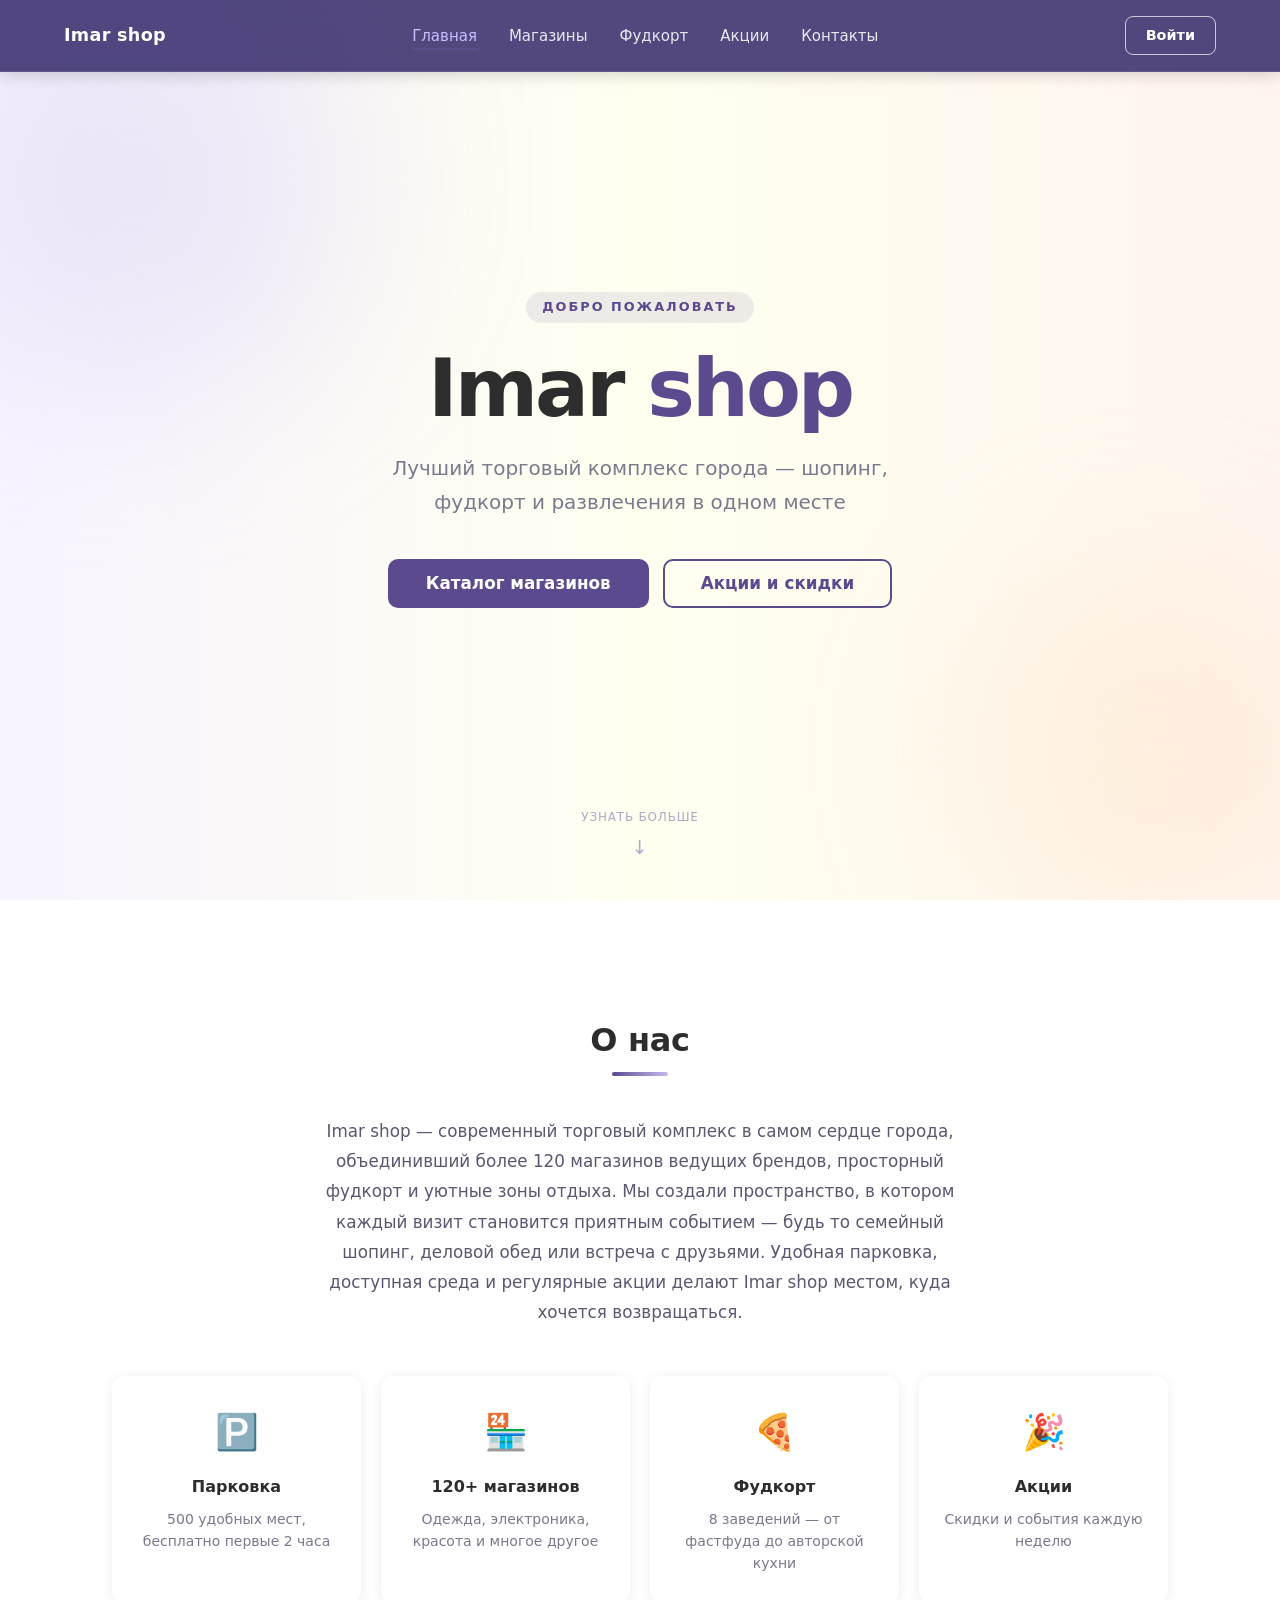
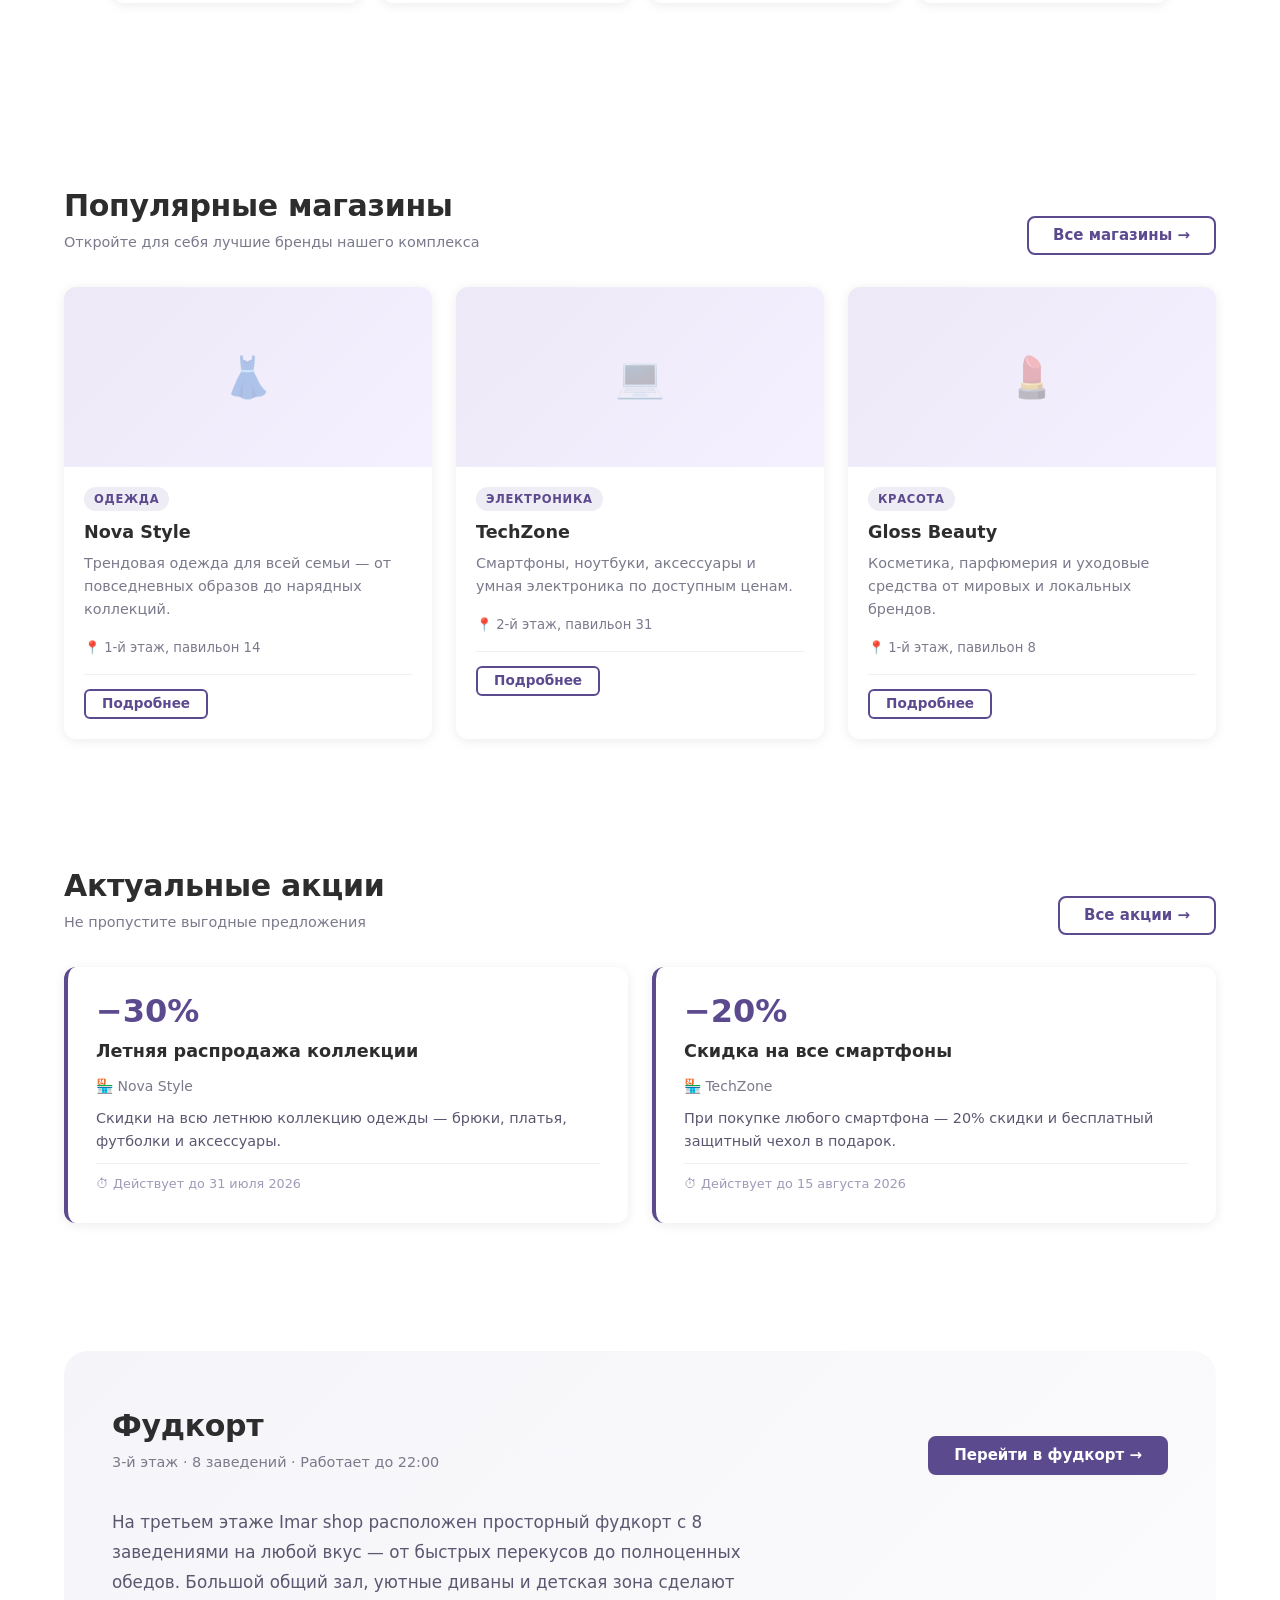
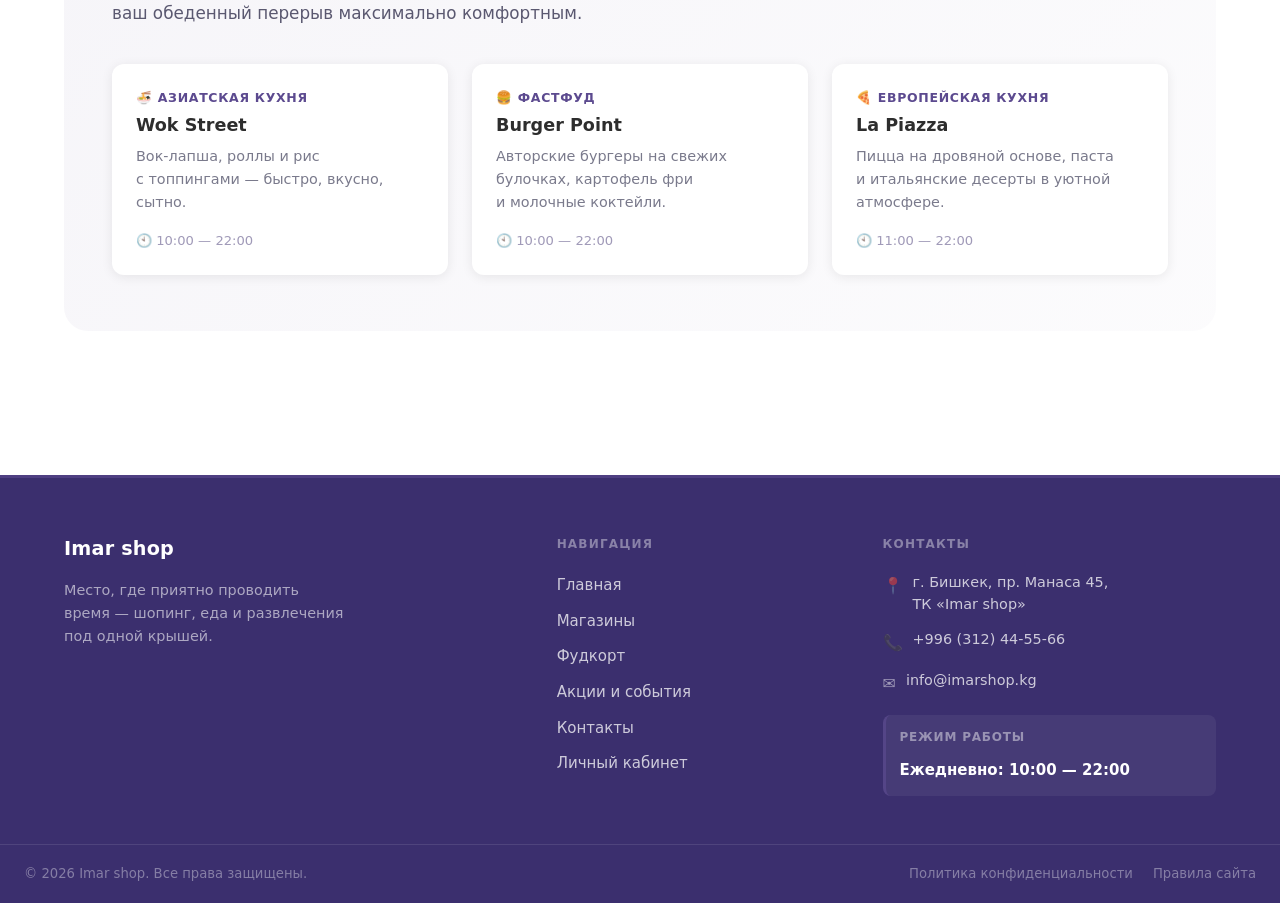
==== commit 0846c0a6: "Add files via upload" ====
--- a/frontend/index.html
+++ b/frontend/index.html
@@ -3,7 +3,7 @@
 <head>
   <meta charset="UTF-8">
   <meta name="viewport" content="width=device-width, initial-scale=1.0">
-  <title>Главная — Imar mall</title>
+  <title>Главная — Imar shop</title>
   <link rel="stylesheet" href="css/style.css">
   <link rel="stylesheet" href="css/header.css">
   <link rel="stylesheet" href="css/footer.css">
@@ -268,7 +268,7 @@
 <header class="header">
   <div class="header__inner">
     <a href="index.html" class="header__logo">
-      <span class="header__logo-name">Imar mall</span>
+      <span class="header__logo-name">Imar shop</span>
     </a>
     <nav class="header__nav">
       <a href="index.html"     class="header__nav-link active">Главная</a>
@@ -278,7 +278,7 @@
       <a href="contacts.html"  class="header__nav-link">Контакты</a>
     </nav>
     <div class="header__actions">
-      <a href="login.html" class="btn-login">Войти</a>
+      <a href="login.html" class="btn-login" id="headerAuthBtn">Войти</a>
     </div>
   </div>
 </header>
@@ -293,7 +293,7 @@
   <section class="hero">
     <div class="hero__content">
       <span class="hero__eyebrow">Добро пожаловать</span>
-      <h1 class="hero__title">Imar <span>mall</span></h1>
+      <h1 class="hero__title">Imar <span>shop</span></h1>
       <p class="hero__subtitle">
         Лучший торговый комплекс города — шопинг, фудкорт
         и&nbsp;развлечения в&nbsp;одном месте
@@ -320,14 +320,14 @@
       <div class="section-divider"></div>
 
       <p class="about-text">
-        Imar mall — современный торговый комплекс в&nbsp;самом сердце
+        Imar shop — современный торговый комплекс в&nbsp;самом сердце
         города, объединивший более 120 магазинов ведущих брендов,
         просторный фудкорт и&nbsp;уютные зоны отдыха.
         Мы создали пространство, в&nbsp;котором каждый визит
         становится приятным событием&nbsp;— будь то семейный шопинг,
         деловой обед или встреча с&nbsp;друзьями.
         Удобная парковка, доступная среда и&nbsp;регулярные акции
-        делают Imar mall местом, куда хочется возвращаться.
+        делают Imar shop местом, куда хочется возвращаться.
       </p>
 
       <!-- 4 преимущества -->
@@ -493,7 +493,7 @@
 
       <p style="font-size:1.05rem; color:#5a5870; line-height:1.8;
                 max-width:640px; margin-bottom:36px;">
-        На третьем этаже Imar mall расположен просторный фудкорт с&nbsp;8
+        На третьем этаже Imar shop расположен просторный фудкорт с&nbsp;8
         заведениями на любой вкус — от быстрых перекусов до полноценных
         обедов. Большой общий зал, уютные диваны и&nbsp;детская зона
         сделают ваш обеденный перерыв максимально комфортным.
@@ -548,7 +548,7 @@
 
       <div class="footer__brand">
         <a href="index.html" class="footer__logo">
-          <span class="footer__logo-name">Imar mall</span>
+          <span class="footer__logo-name">Imar shop</span>
         </a>
         <p class="footer__slogan">
           Место, где приятно проводить время —&nbsp;шопинг, еда
@@ -573,7 +573,7 @@
         <div class="footer__contact-item">
           <span class="footer__contact-icon">📍</span>
           <span class="footer__contact-text">
-            г. Бишкек, пр. Манаса 45,<br>ТК «Imar mall»
+            г. Бишкек, пр. Манаса 45,<br>ТК «Imar shop»
           </span>
         </div>
         <div class="footer__contact-item">
@@ -585,7 +585,7 @@
         <div class="footer__contact-item">
           <span class="footer__contact-icon">✉️</span>
           <span class="footer__contact-text">
-            <a href="mailto:info@imarmall.kg">info@imarmall.kg</a>
+            <a href="mailto:info@imarshop.kg">info@imarshop.kg</a>
           </span>
         </div>
         <div class="footer__hours">
@@ -598,7 +598,7 @@
   </div>
 
   <div class="footer__bottom">
-    <p class="footer__copyright">© 2026 Imar mall. Все права защищены.</p>
+    <p class="footer__copyright">© 2026 Imar shop. Все права защищены.</p>
     <div class="footer__bottom-links">
       <a href="#" class="footer__bottom-link">Политика конфиденциальности</a>
       <a href="#" class="footer__bottom-link">Правила сайта</a>
@@ -607,5 +607,6 @@
 </footer>
 <!-- ========== /FOOTER ========== -->
 
+<script src="js/header-auth.js"></script>
 </body>
-</html>+</html>
